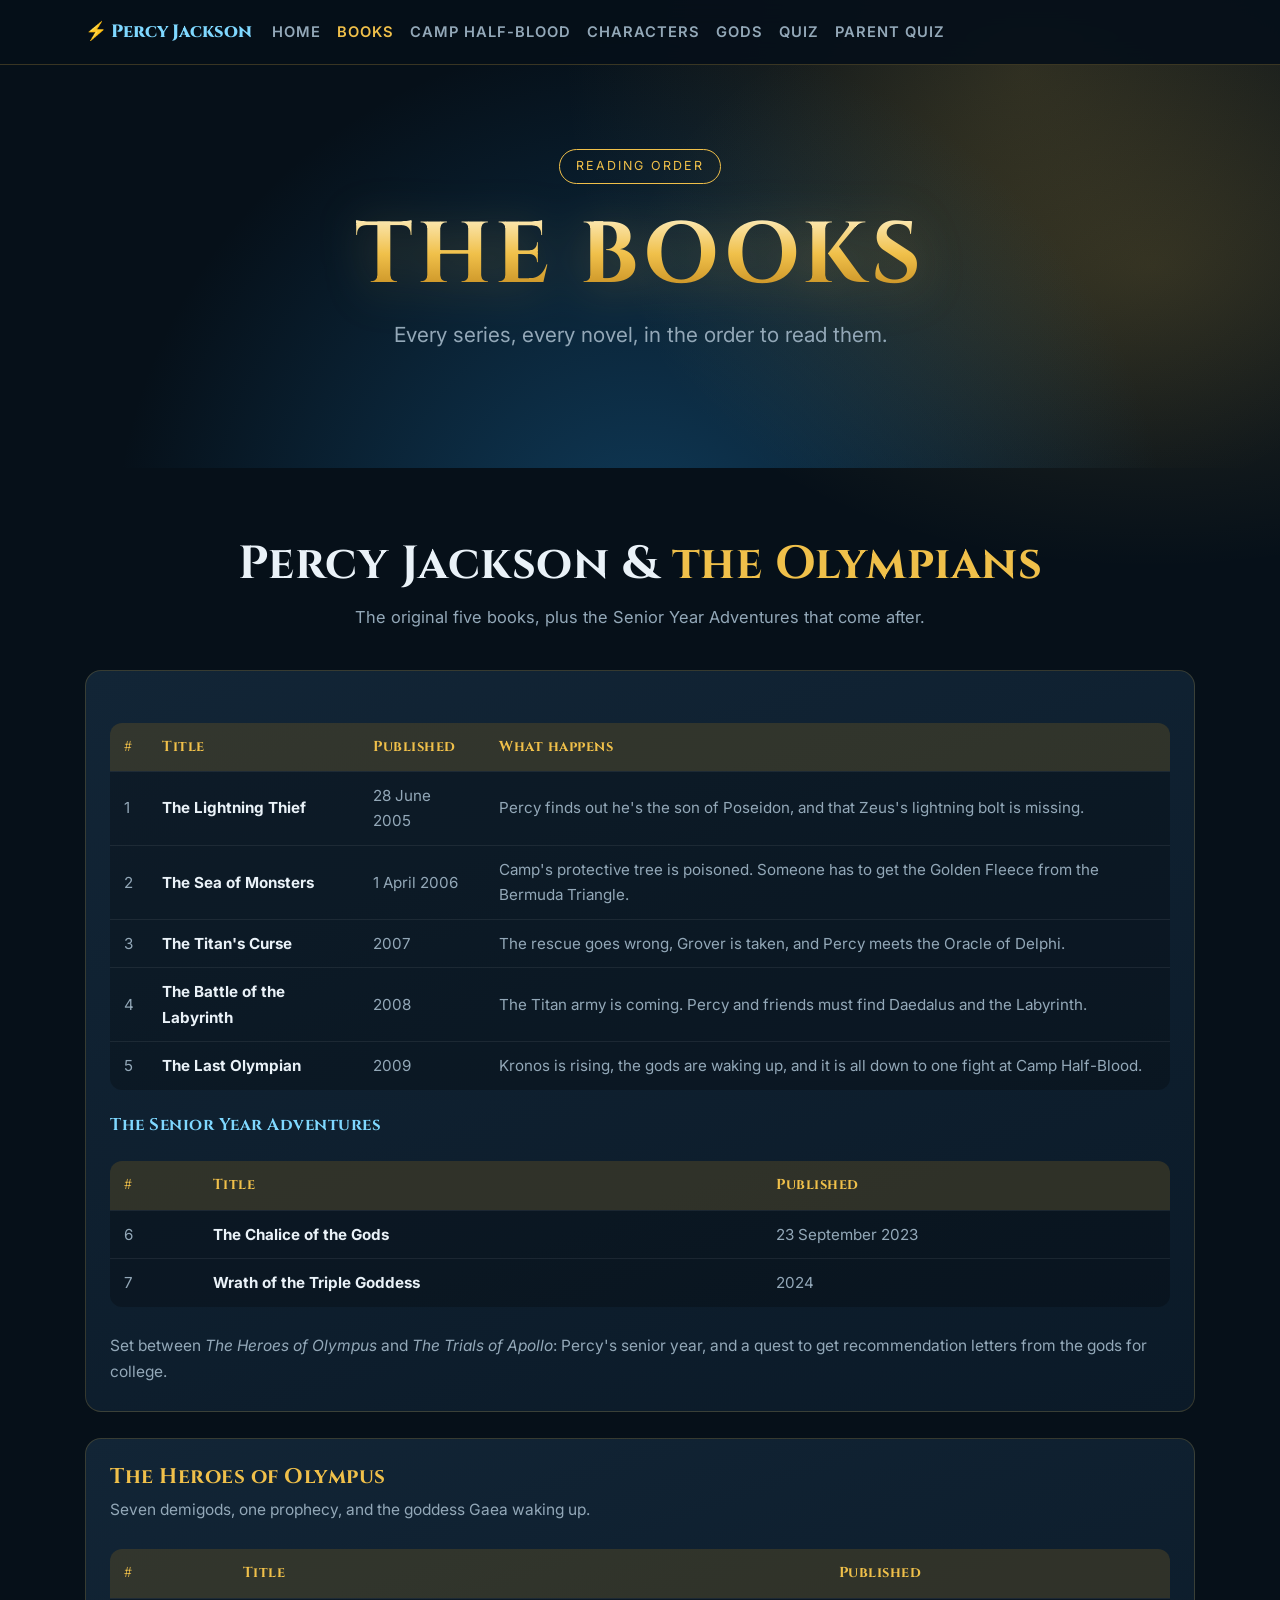
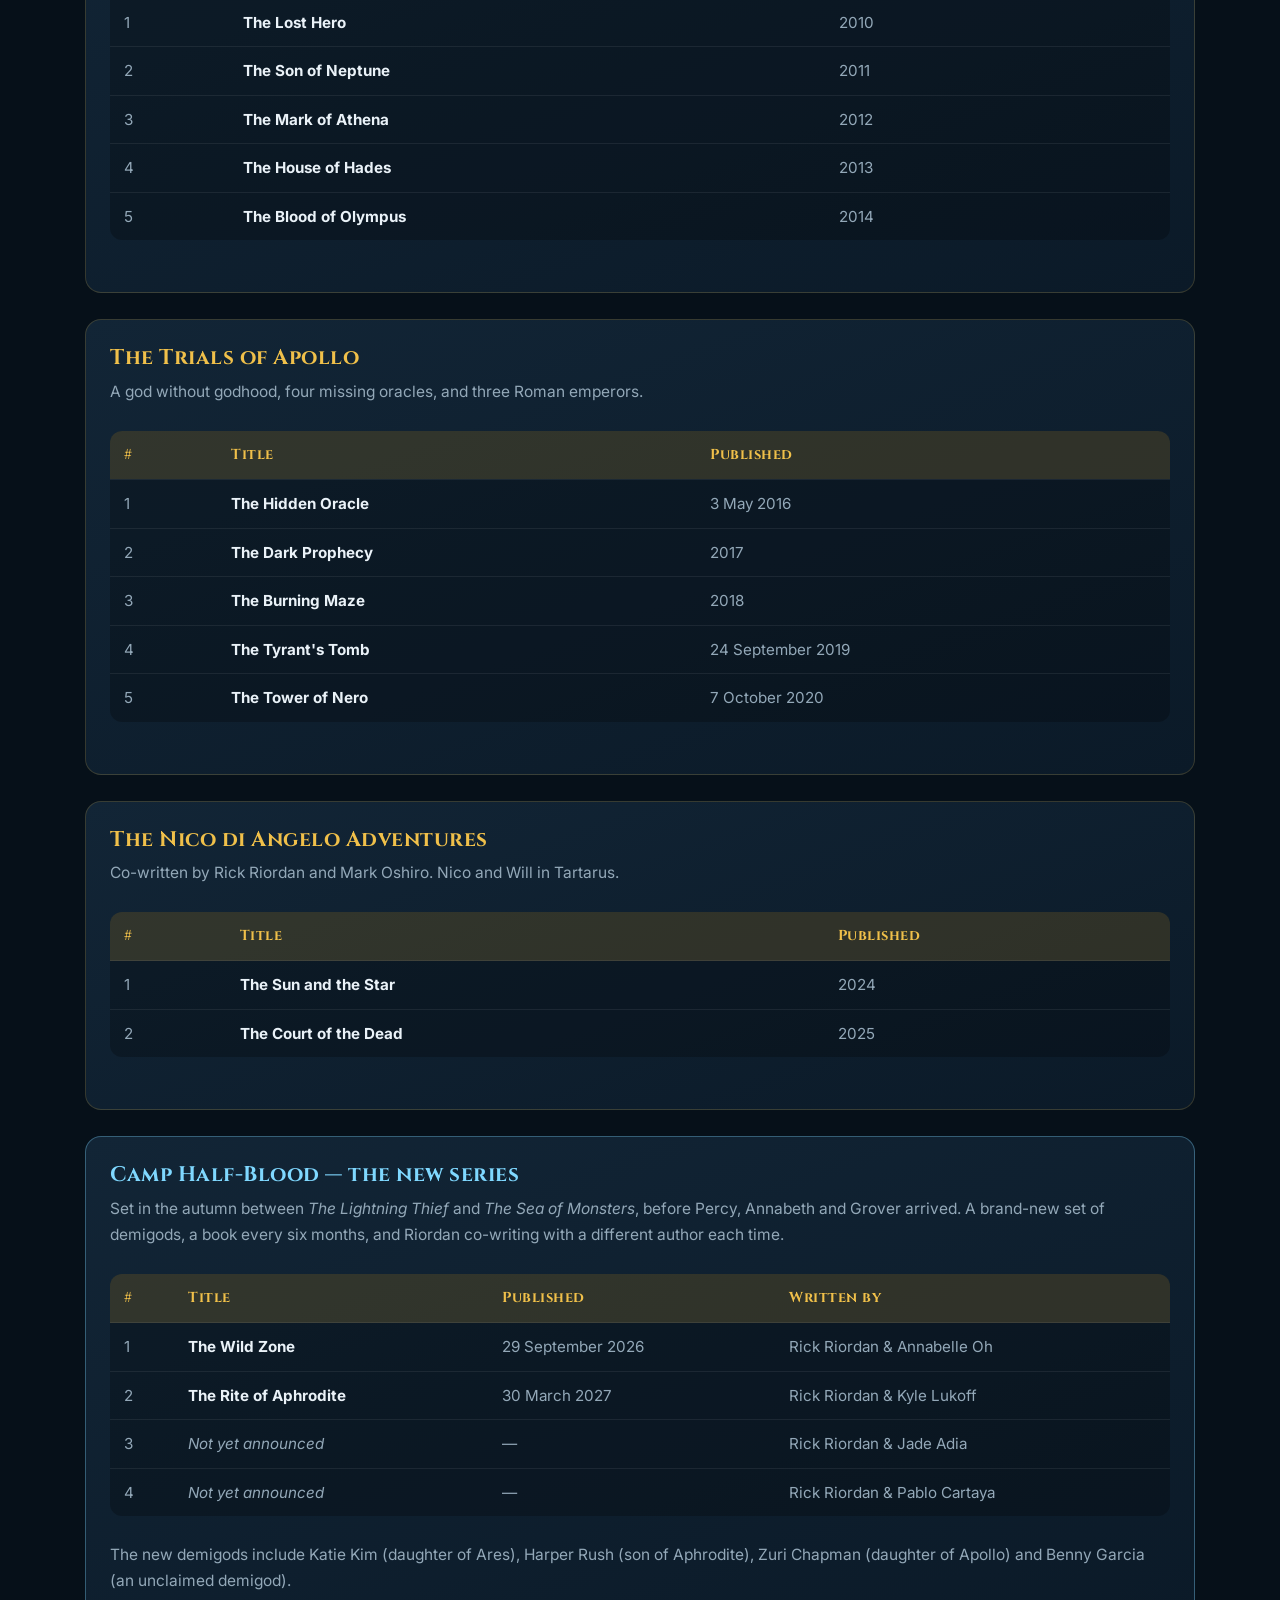
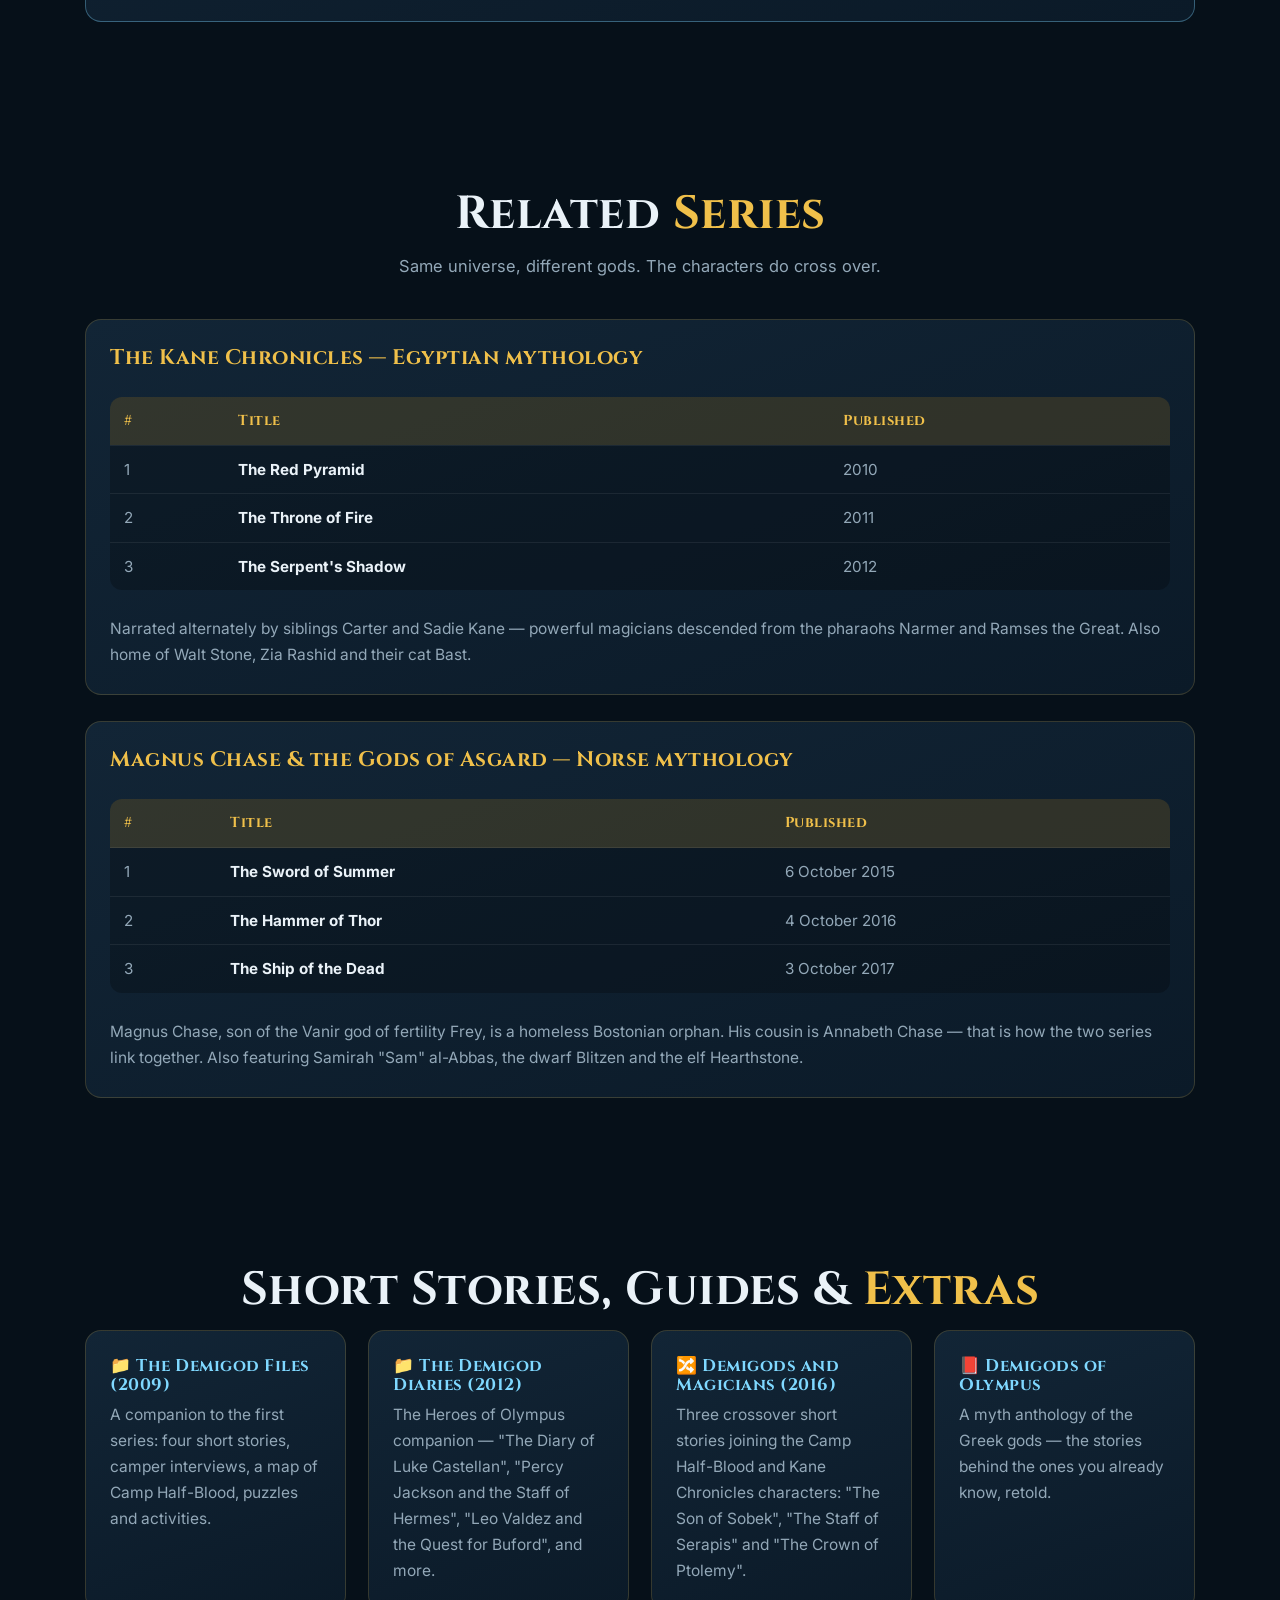
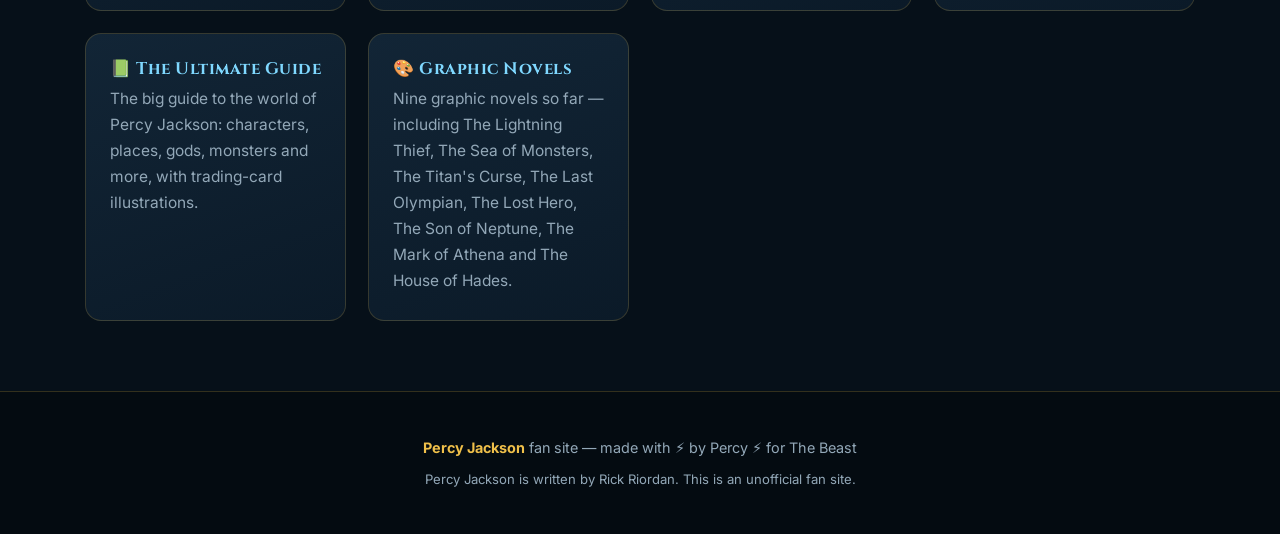
==== books.html @ 0cc2c56e "Percy Jackson fan site — built by Percy ⚡ for The Beast" ====
<!DOCTYPE html>
<html lang="en">
<head>
<meta charset="UTF-8">
<meta name="viewport" content="width=device-width, initial-scale=1.0">
<title>Books — Percy Jackson Fan Site</title>
<meta name="description" content="Every Percy Jackson book in reading order: Olympians, Heroes of Olympus, Senior Year Adventures, Trials of Apollo, Nico di Angelo, Kane Chronicles, Magnus Chase and the new Camp Half-Blood series.">
<link rel="preconnect" href="https://fonts.googleapis.com">
<link rel="preconnect" href="https://fonts.gstatic.com" crossorigin>
<link href="https://fonts.googleapis.com/css2?family=Cinzel:wght@600;700;800&family=Inter:wght@400;500;600;700&display=swap" rel="stylesheet">
<link rel="stylesheet" href="css/style.css?v=1">
</head>
<body>

<nav>
  <div class="nav-inner">
    <div class="logo">⚡ <span>Percy Jackson</span></div>
    <div class="nav-links">
      <a href="index.html">Home</a>
      <a href="books.html">Books</a>
      <a href="camp.html">Camp Half-Blood</a>
      <a href="characters.html">Characters</a>
      <a href="gods.html">Gods</a>
      <a href="quiz.html">Quiz</a>
      <a href="parent-quiz.html">Parent Quiz</a>
    </div>
  </div>
</nav>

<header class="hero" style="min-height:52vh">
  <div class="hero-bg"></div>
  <div class="wrap">
    <div class="tag">Reading order</div>
    <h1>The Books</h1>
    <p class="sub">Every series, every novel, in the order to read them.</p>
  </div>
</header>

<section>
  <div class="wrap">
    <h2 class="section-title reveal">Percy Jackson &amp; <span>the Olympians</span></h2>
    <p class="section-sub reveal">The original five books, plus the Senior Year Adventures that come after.</p>
    <div class="card reveal" style="margin-bottom:26px">
      <table>
        <tr><th>#</th><th>Title</th><th>Published</th><th>What happens</th></tr>
        <tr><td>1</td><td><b>The Lightning Thief</b></td><td>28 June 2005</td><td>Percy finds out he's the son of Poseidon, and that Zeus's lightning bolt is missing.</td></tr>
        <tr><td>2</td><td><b>The Sea of Monsters</b></td><td>1 April 2006</td><td>Camp's protective tree is poisoned. Someone has to get the Golden Fleece from the Bermuda Triangle.</td></tr>
        <tr><td>3</td><td><b>The Titan's Curse</b></td><td>2007</td><td>The rescue goes wrong, Grover is taken, and Percy meets the Oracle of Delphi.</td></tr>
        <tr><td>4</td><td><b>The Battle of the Labyrinth</b></td><td>2008</td><td>The Titan army is coming. Percy and friends must find Daedalus and the Labyrinth.</td></tr>
        <tr><td>5</td><td><b>The Last Olympian</b></td><td>2009</td><td>Kronos is rising, the gods are waking up, and it is all down to one fight at Camp Half-Blood.</td></tr>
      </table>
      <h4 style="margin-top:22px">The Senior Year Adventures</h4>
      <table>
        <tr><th>#</th><th>Title</th><th>Published</th></tr>
        <tr><td>6</td><td><b>The Chalice of the Gods</b></td><td>23 September 2023</td></tr>
        <tr><td>7</td><td><b>Wrath of the Triple Goddess</b></td><td>2024</td></tr>
      </table>
      <p class="muted">Set between <i>The Heroes of Olympus</i> and <i>The Trials of Apollo</i>: Percy's senior year, and a quest to get recommendation letters from the gods for college.</p>
    </div>

    <div class="card reveal" style="margin-bottom:26px">
      <h3>The Heroes of Olympus</h3>
      <p class="muted" style="margin-bottom:6px">Seven demigods, one prophecy, and the goddess Gaea waking up.</p>
      <table>
        <tr><th>#</th><th>Title</th><th>Published</th></tr>
        <tr><td>1</td><td><b>The Lost Hero</b></td><td>2010</td></tr>
        <tr><td>2</td><td><b>The Son of Neptune</b></td><td>2011</td></tr>
        <tr><td>3</td><td><b>The Mark of Athena</b></td><td>2012</td></tr>
        <tr><td>4</td><td><b>The House of Hades</b></td><td>2013</td></tr>
        <tr><td>5</td><td><b>The Blood of Olympus</b></td><td>2014</td></tr>
      </table>
    </div>

    <div class="card reveal" style="margin-bottom:26px">
      <h3>The Trials of Apollo</h3>
      <p class="muted" style="margin-bottom:6px">A god without godhood, four missing oracles, and three Roman emperors.</p>
      <table>
        <tr><th>#</th><th>Title</th><th>Published</th></tr>
        <tr><td>1</td><td><b>The Hidden Oracle</b></td><td>3 May 2016</td></tr>
        <tr><td>2</td><td><b>The Dark Prophecy</b></td><td>2017</td></tr>
        <tr><td>3</td><td><b>The Burning Maze</b></td><td>2018</td></tr>
        <tr><td>4</td><td><b>The Tyrant's Tomb</b></td><td>24 September 2019</td></tr>
        <tr><td>5</td><td><b>The Tower of Nero</b></td><td>7 October 2020</td></tr>
      </table>
    </div>

    <div class="card reveal" style="margin-bottom:26px">
      <h3>The Nico di Angelo Adventures</h3>
      <p class="muted" style="margin-bottom:6px">Co-written by Rick Riordan and Mark Oshiro. Nico and Will in Tartarus.</p>
      <table>
        <tr><th>#</th><th>Title</th><th>Published</th></tr>
        <tr><td>1</td><td><b>The Sun and the Star</b></td><td>2024</td></tr>
        <tr><td>2</td><td><b>The Court of the Dead</b></td><td>2025</td></tr>
      </table>
    </div>

    <div class="card reveal" style="margin-bottom:26px;border-color:rgba(127,216,255,.35)">
      <h3 style="color:var(--lightning)">Camp Half-Blood — the new series</h3>
      <p class="muted" style="margin-bottom:6px">Set in the autumn between <i>The Lightning Thief</i> and <i>The Sea of Monsters</i>, before Percy, Annabeth and Grover arrived. A brand-new set of demigods, a book every six months, and Riordan co-writing with a different author each time.</p>
      <table>
        <tr><th>#</th><th>Title</th><th>Published</th><th>Written by</th></tr>
        <tr><td>1</td><td><b>The Wild Zone</b></td><td>29 September 2026</td><td>Rick Riordan &amp; Annabelle Oh</td></tr>
        <tr><td>2</td><td><b>The Rite of Aphrodite</b></td><td>30 March 2027</td><td>Rick Riordan &amp; Kyle Lukoff</td></tr>
        <tr><td>3</td><td><i>Not yet announced</i></td><td>—</td><td>Rick Riordan &amp; Jade Adia</td></tr>
        <tr><td>4</td><td><i>Not yet announced</i></td><td>—</td><td>Rick Riordan &amp; Pablo Cartaya</td></tr>
      </table>
      <p class="muted">The new demigods include Katie Kim (daughter of Ares), Harper Rush (son of Aphrodite), Zuri Chapman (daughter of Apollo) and Benny Garcia (an unclaimed demigod).</p>
    </div>
  </div>
</section>

<section>
  <div class="wrap">
    <h2 class="section-title reveal">Related <span>Series</span></h2>
    <p class="section-sub reveal">Same universe, different gods. The characters do cross over.</p>

    <div class="card reveal" style="margin-bottom:26px">
      <h3>The Kane Chronicles — Egyptian mythology</h3>
      <table>
        <tr><th>#</th><th>Title</th><th>Published</th></tr>
        <tr><td>1</td><td><b>The Red Pyramid</b></td><td>2010</td></tr>
        <tr><td>2</td><td><b>The Throne of Fire</b></td><td>2011</td></tr>
        <tr><td>3</td><td><b>The Serpent's Shadow</b></td><td>2012</td></tr>
      </table>
      <p class="muted">Narrated alternately by siblings Carter and Sadie Kane — powerful magicians descended from the pharaohs Narmer and Ramses the Great. Also home of Walt Stone, Zia Rashid and their cat Bast.</p>
    </div>

    <div class="card reveal" style="margin-bottom:26px">
      <h3>Magnus Chase &amp; the Gods of Asgard — Norse mythology</h3>
      <table>
        <tr><th>#</th><th>Title</th><th>Published</th></tr>
        <tr><td>1</td><td><b>The Sword of Summer</b></td><td>6 October 2015</td></tr>
        <tr><td>2</td><td><b>The Hammer of Thor</b></td><td>4 October 2016</td></tr>
        <tr><td>3</td><td><b>The Ship of the Dead</b></td><td>3 October 2017</td></tr>
      </table>
      <p class="muted">Magnus Chase, son of the Vanir god of fertility Frey, is a homeless Bostonian orphan. His cousin is Annabeth Chase — that is how the two series link together. Also featuring Samirah "Sam" al-Abbas, the dwarf Blitzen and the elf Hearthstone.</p>
    </div>
  </div>
</section>

<section>
  <div class="wrap">
    <h2 class="section-title reveal">Short Stories, Guides &amp; <span>Extras</span></h2>
    <div class="grid g3">
      <div class="card reveal">
        <h4>📁 The Demigod Files (2009)</h4>
        <p class="muted">A companion to the first series: four short stories, camper interviews, a map of Camp Half-Blood, puzzles and activities.</p>
      </div>
      <div class="card reveal">
        <h4>📁 The Demigod Diaries (2012)</h4>
        <p class="muted">The Heroes of Olympus companion — "The Diary of Luke Castellan", "Percy Jackson and the Staff of Hermes", "Leo Valdez and the Quest for Buford", and more.</p>
      </div>
      <div class="card reveal">
        <h4>🔀 Demigods and Magicians (2016)</h4>
        <p class="muted">Three crossover short stories joining the Camp Half-Blood and Kane Chronicles characters: "The Son of Sobek", "The Staff of Serapis" and "The Crown of Ptolemy".</p>
      </div>
      <div class="card reveal">
        <h4>📕 Demigods of Olympus</h4>
        <p class="muted">A myth anthology of the Greek gods — the stories behind the ones you already know, retold.</p>
      </div>
      <div class="card reveal">
        <h4>📗 The Ultimate Guide</h4>
        <p class="muted">The big guide to the world of Percy Jackson: characters, places, gods, monsters and more, with trading-card illustrations.</p>
      </div>
      <div class="card reveal">
        <h4>🎨 Graphic Novels</h4>
        <p class="muted">Nine graphic novels so far — including The Lightning Thief, The Sea of Monsters, The Titan's Curse, The Last Olympian, The Lost Hero, The Son of Neptune, The Mark of Athena and The House of Hades.</p>
      </div>
    </div>
  </div>
</section>

<footer>
  <p><b>Percy Jackson</b> fan site — made with ⚡ by Percy ⚡ for The Beast</p>
  <p style="margin-top:8px;font-size:.82rem">Percy Jackson is written by Rick Riordan. This is an unofficial fan site.</p>
</footer>

<script src="js/main.js"></script>
</body>
</html>
---- css/style.css ----
/* ============================================
   PERCY JACKSON — Camp Half-Blood Chronicles
   Theme: deep sea, marble, gold, lightning
   ============================================ */
:root {
  --sea: #1b6fa8;
  --sea-deep: #0b2b45;
  --sea-dark: #071b2c;
  --gold: #f0c04a;
  --gold-light: #ffe9a8;
  --marble: #f3f1ea;
  --ink: #061019;
  --ink-2: #0b1a28;
  --ink-3: #122536;
  --text: #eaf2f8;
  --muted: #93a8b8;
  --lightning: #7fd8ff;
}

* { margin: 0; padding: 0; box-sizing: border-box; }
html { scroll-behavior: smooth; }

body {
  font-family: 'Inter', 'Segoe UI', system-ui, sans-serif;
  background:
    radial-gradient(1100px 600px at 15% -10%, rgba(27, 111, 168, .35), transparent 60%),
    radial-gradient(900px 520px at 90% 5%, rgba(240, 192, 74, .14), transparent 58%),
    var(--ink);
  color: var(--text);
  line-height: 1.68;
  min-height: 100vh;
  overflow-x: hidden;
}

h1, h2, h3, h4 {
  font-family: 'Cinzel', Georgia, 'Times New Roman', serif;
  font-weight: 700; line-height: 1.16; letter-spacing: .5px;
}
a { color: var(--gold); text-decoration: none; }
a:hover { color: var(--lightning); }
.wrap { max-width: 1150px; margin: 0 auto; padding: 0 20px; }

/* NAV */
nav {
  position: fixed; top: 0; left: 0; right: 0; z-index: 100;
  background: rgba(6, 16, 25, .93);
  backdrop-filter: blur(12px);
  border-bottom: 1px solid rgba(240, 192, 74, .22);
}
.nav-inner {
  max-width: 1150px; margin: 0 auto; padding: 0 20px;
  display: flex; align-items: center; gap: 20px; height: 64px;
}
.logo {
  font-family: 'Cinzel', Georgia, serif; font-size: 1.12rem; font-weight: 800;
  color: var(--gold); white-space: nowrap;
}
.logo span { color: var(--lightning); }
.nav-links { display: flex; gap: 16px; flex-wrap: wrap; }
.nav-links a {
  color: var(--muted); font-size: .92rem; font-weight: 600;
  text-transform: uppercase; letter-spacing: 1px; transition: color .2s;
}
.nav-links a:hover, .nav-links a.active { color: var(--gold); }

/* HERO */
.hero {
  min-height: 100vh; display: flex; align-items: center; justify-content: center;
  text-align: center; position: relative; padding: 130px 20px 70px;
}
.hero-bg {
  position: absolute; inset: 0; z-index: -1;
  background:
    radial-gradient(circle at 50% 120%, rgba(27, 111, 168, .45), transparent 62%),
    radial-gradient(circle at 80% 15%, rgba(240, 192, 74, .14), transparent 42%);
}
.hero h1 {
  font-size: clamp(2.4rem, 8vw, 5.4rem);
  text-transform: uppercase; letter-spacing: 4px;
  background: linear-gradient(180deg, #fff6d8 0%, var(--gold) 48%, #b57a12 100%);
  -webkit-background-clip: text; background-clip: text; color: transparent;
  filter: drop-shadow(0 6px 24px rgba(240, 192, 74, .28));
  margin-bottom: 12px;
}
.hero .sub { font-size: clamp(1rem, 2.4vw, 1.3rem); color: var(--muted); margin-bottom: 26px; }
.hero .tag {
  display: inline-block; padding: 6px 16px; border-radius: 999px;
  border: 1px solid var(--gold); color: var(--gold);
  font-size: .78rem; letter-spacing: 2px; text-transform: uppercase; margin-bottom: 22px;
}
.hero-btns { display: flex; gap: 14px; justify-content: center; flex-wrap: wrap; }
.btn {
  padding: 13px 28px; border-radius: 10px; font-weight: 700; font-size: 1rem;
  border: 2px solid var(--gold); color: var(--gold); background: transparent;
  cursor: pointer; transition: all .2s; display: inline-block;
}
.btn:hover { background: var(--gold); color: #241704; transform: translateY(-2px); }
.btn.solid { background: var(--gold); color: #241704; }
.btn.solid:hover { background: var(--lightning); border-color: var(--lightning); }
.btn.blue { border-color: var(--sea); color: var(--lightning); }
.btn.blue:hover { background: var(--sea); color: #04121e; }

.bolt-row { display: flex; justify-content: center; gap: 18px; margin-top: 46px; flex-wrap: wrap; }
.bolt-row span {
  font-size: 2.4rem; filter: drop-shadow(0 6px 12px rgba(0, 0, 0, .6));
  animation: float 4.4s ease-in-out infinite;
}
.bolt-row span:nth-child(2) { animation-delay: .35s; }
.bolt-row span:nth-child(3) { animation-delay: .7s; }
.bolt-row span:nth-child(4) { animation-delay: 1.05s; }
.bolt-row span:nth-child(5) { animation-delay: 1.4s; }
.bolt-row span:nth-child(6) { animation-delay: 1.75s; }
.bolt-row span:nth-child(7) { animation-delay: 2.1s; }
@keyframes float {
  0%, 100% { transform: translateY(0) rotate(-4deg); }
  50% { transform: translateY(-13px) rotate(4deg); }
}

/* SECTIONS */
section { padding: 70px 0; }
.section-title { text-align: center; margin-bottom: 12px; font-size: clamp(1.9rem, 4.6vw, 2.9rem); }
.section-title span { color: var(--gold); }
.section-sub { text-align: center; color: var(--muted); margin-bottom: 38px; font-size: 1.03rem; }
.center { text-align: center; }
.muted { color: var(--muted); }

/* CARDS + GRID */
.grid { display: grid; gap: 22px; }
.g2 { grid-template-columns: repeat(auto-fit, minmax(320px, 1fr)); }
.g3 { grid-template-columns: repeat(auto-fit, minmax(260px, 1fr)); }
.g4 { grid-template-columns: repeat(auto-fit, minmax(215px, 1fr)); }

.card {
  background: linear-gradient(160deg, var(--ink-3), var(--ink-2));
  border: 1px solid rgba(240, 192, 74, .18);
  border-radius: 16px; padding: 26px 24px;
  transition: transform .22s, border-color .22s, box-shadow .22s;
}
.card:hover {
  transform: translateY(-5px);
  border-color: rgba(127, 216, 255, .5);
  box-shadow: 0 14px 34px rgba(0, 0, 0, .45);
}
.card h3 { font-size: 1.32rem; margin-bottom: 8px; color: var(--gold); }
.card h4 { color: var(--lightning); margin-bottom: 6px; font-size: 1.05rem; }
.card p { color: var(--muted); font-size: .97rem; }
.card ul { margin: 12px 0 0 20px; color: var(--muted); font-size: .95rem; }
.card li { margin-bottom: 5px; }
.card li b, .card li strong { color: var(--text); }

.series-card { position: relative; overflow: hidden; }
.series-no {
  position: absolute; top: 10px; right: 20px;
  font-family: 'Cinzel', serif; font-size: 3.4rem; font-weight: 800;
  color: rgba(240, 192, 74, .12); line-height: 1;
}

.cabin-card { text-align: center; }
.cabin-emoji { font-size: 2.8rem; display: block; margin-bottom: 6px; }
.cabin-card p { text-align: left; }

.chip {
  display: inline-block; padding: 4px 12px; border-radius: 999px;
  background: rgba(240, 192, 74, .13); border: 1px solid rgba(240, 192, 74, .32);
  color: var(--gold); font-size: .78rem; font-weight: 600; letter-spacing: .5px;
  margin: 3px 4px 3px 0;
}
.chip.blue { background: rgba(27, 111, 168, .22); border-color: rgba(127, 216, 255, .35); color: var(--lightning); }

table {
  width: 100%; border-collapse: collapse; margin: 26px 0;
  background: rgba(0, 0, 0, .25); border-radius: 12px; overflow: hidden;
  font-size: .95rem;
}
th {
  background: rgba(240, 192, 74, .16); color: var(--gold);
  text-align: left; padding: 12px 14px; font-family: 'Cinzel', serif;
  letter-spacing: .5px; font-size: .9rem;
}
td { padding: 11px 14px; border-top: 1px solid rgba(255, 255, 255, .07); color: var(--muted); }
td b { color: var(--text); }
tr:hover td { background: rgba(240, 192, 74, .05); }

.stat-row { display: flex; gap: 16px; flex-wrap: wrap; justify-content: center; margin-top: 24px; }
.stat {
  background: rgba(0, 0, 0, .3); border: 1px solid rgba(240, 192, 74, .22);
  border-radius: 14px; padding: 18px 26px; text-align: center; min-width: 140px;
}
.stat b { display: block; font-size: 2rem; font-family: 'Cinzel', serif; color: var(--gold); }
.stat span { font-size: .82rem; text-transform: uppercase; letter-spacing: 1px; color: var(--muted); }

.timeline { border-left: 3px solid rgba(240, 192, 74, .35); padding-left: 22px; margin: 10px 0 0; }
.timeline-item { position: relative; margin-bottom: 26px; }
.timeline-item::before {
  content: ''; position: absolute; left: -30px; top: 7px;
  width: 13px; height: 13px; border-radius: 50%;
  background: var(--gold); box-shadow: 0 0 0 4px rgba(240, 192, 74, .18);
}
.timeline-item h4 { margin-bottom: 4px; }
.timeline-item p { color: var(--muted); font-size: .95rem; }

/* FOOTER */
footer {
  border-top: 1px solid rgba(240, 192, 74, .2);
  padding: 44px 20px; text-align: center; color: var(--muted); font-size: .9rem;
  background: rgba(0, 0, 0, .3);
}
footer b { color: var(--gold); }

/* REVEAL */
.reveal { opacity: 0; transform: translateY(22px); transition: opacity .6s ease, transform .6s ease; }
.reveal.show { opacity: 1; transform: none; }

/* QUIZ */
.quiz-wrap { max-width: 720px; margin: 0 auto; }
.q-progress {
  height: 8px; background: rgba(255, 255, 255, .08); border-radius: 999px; overflow: hidden; margin-bottom: 10px;
}
.q-bar { height: 100%; width: 0; background: linear-gradient(90deg, var(--sea), var(--gold)); transition: width .35s; }
.q-count { font-size: .85rem; color: var(--muted); margin-bottom: 22px; letter-spacing: 1px; text-transform: uppercase; }
.q-text { font-size: 1.24rem; font-family: 'Cinzel', serif; margin-bottom: 20px; color: var(--text); }
.q-opts { display: grid; gap: 11px; }
.q-opt {
  text-align: left; padding: 14px 18px; border-radius: 12px; cursor: pointer;
  background: rgba(255, 255, 255, .04); border: 1px solid rgba(255, 255, 255, .1);
  color: var(--text); font-size: 1rem; font-family: inherit; transition: all .18s;
}
.q-opt:hover { background: rgba(27, 111, 168, .25); border-color: var(--lightning); }
.q-opt.right { background: rgba(50, 150, 90, .32); border-color: #5fd08c; }
.q-opt.wrong { background: rgba(190, 60, 45, .3); border-color: #e0705a; }
.q-opt:disabled { cursor: default; }
.q-feedback { margin-top: 16px; padding: 14px 16px; border-radius: 10px; background: rgba(255, 255, 255, .05);
  border-left: 3px solid var(--gold); color: var(--muted); font-size: .95rem; }
.q-next {
  margin-top: 18px; padding: 12px 26px; border-radius: 10px; border: 2px solid var(--gold);
  background: var(--gold); color: #241704; font-weight: 700; cursor: pointer; font-size: .98rem;
}
.q-next:hover { background: var(--lightning); border-color: var(--lightning); color: #04121e; }
.q-result { text-align: center; }
.q-result .rank { font-family: 'Cinzel', serif; font-size: 2.2rem; color: var(--gold); margin-bottom: 8px; }
.q-result .score { font-size: 1.1rem; color: var(--muted); margin-bottom: 20px; }

@media (max-width: 720px) {
  .nav-links { display: none; }
  .hero h1 { letter-spacing: 2px; }
}
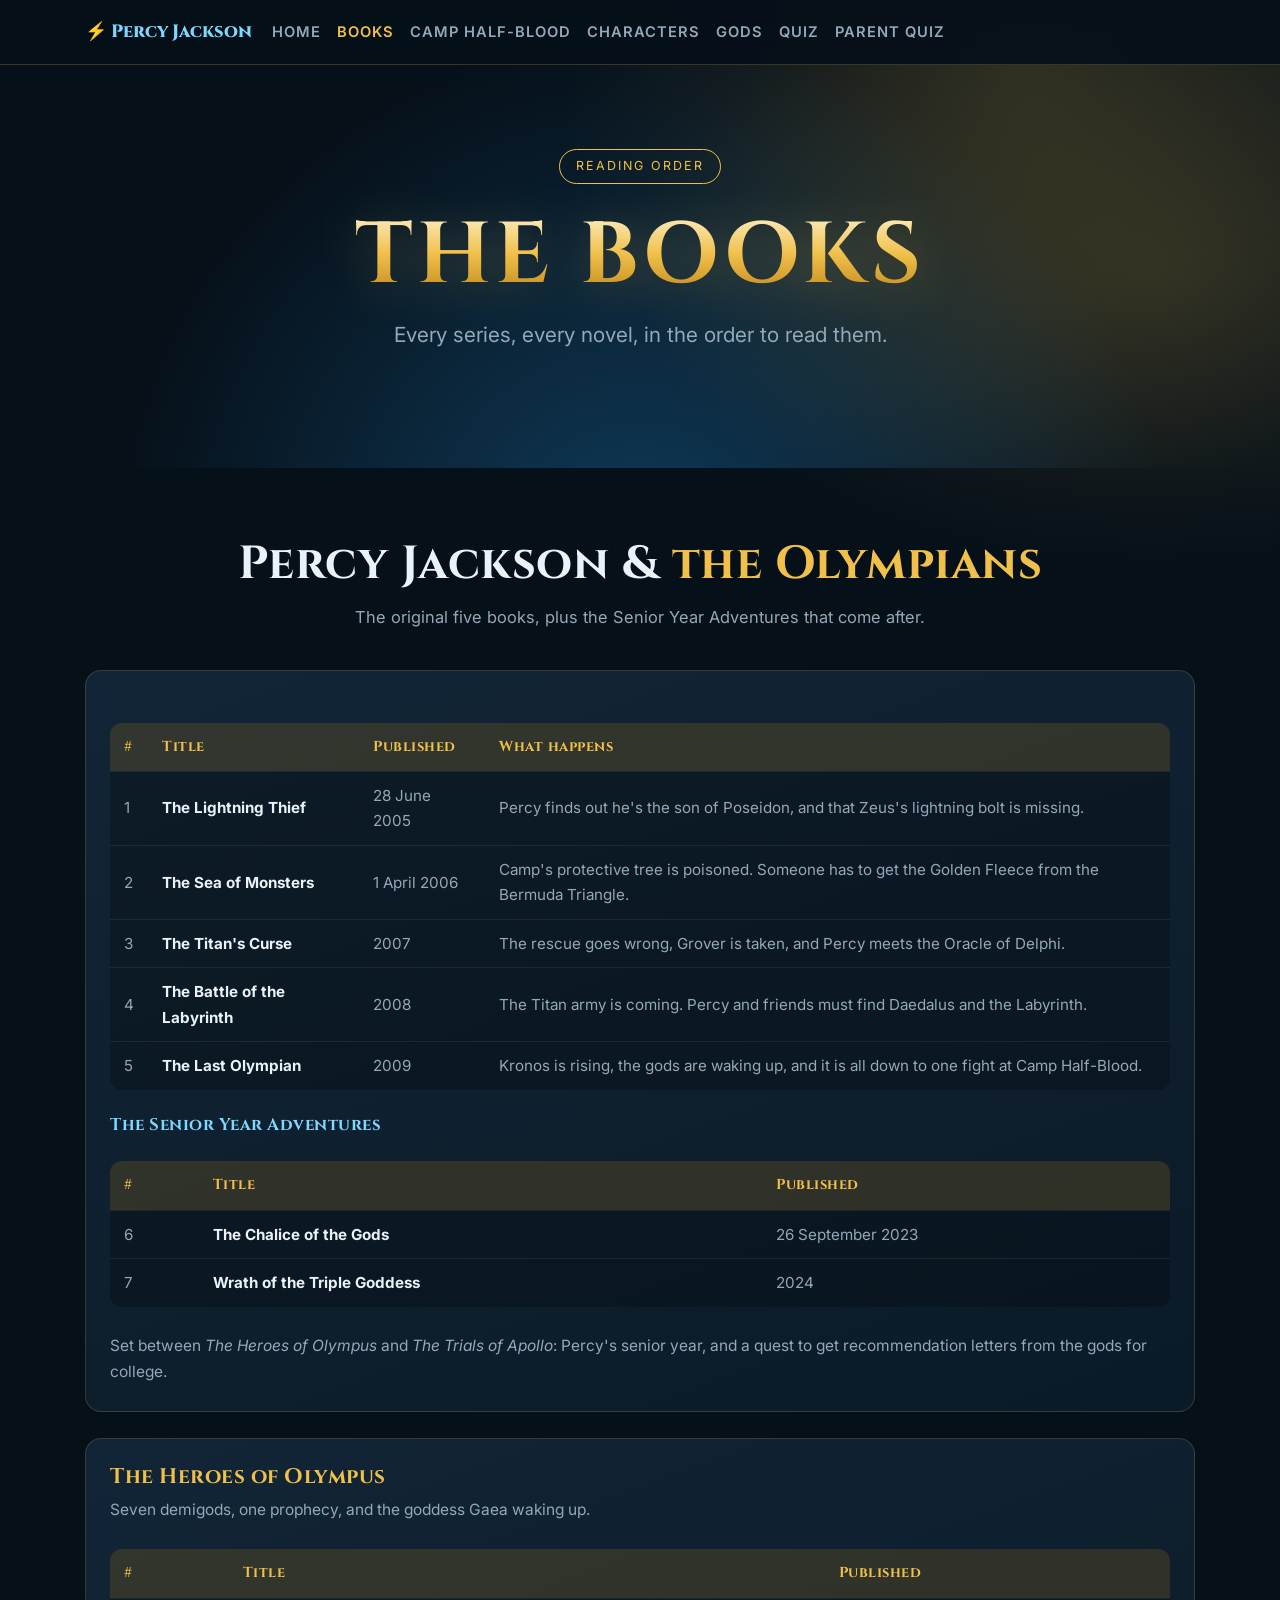
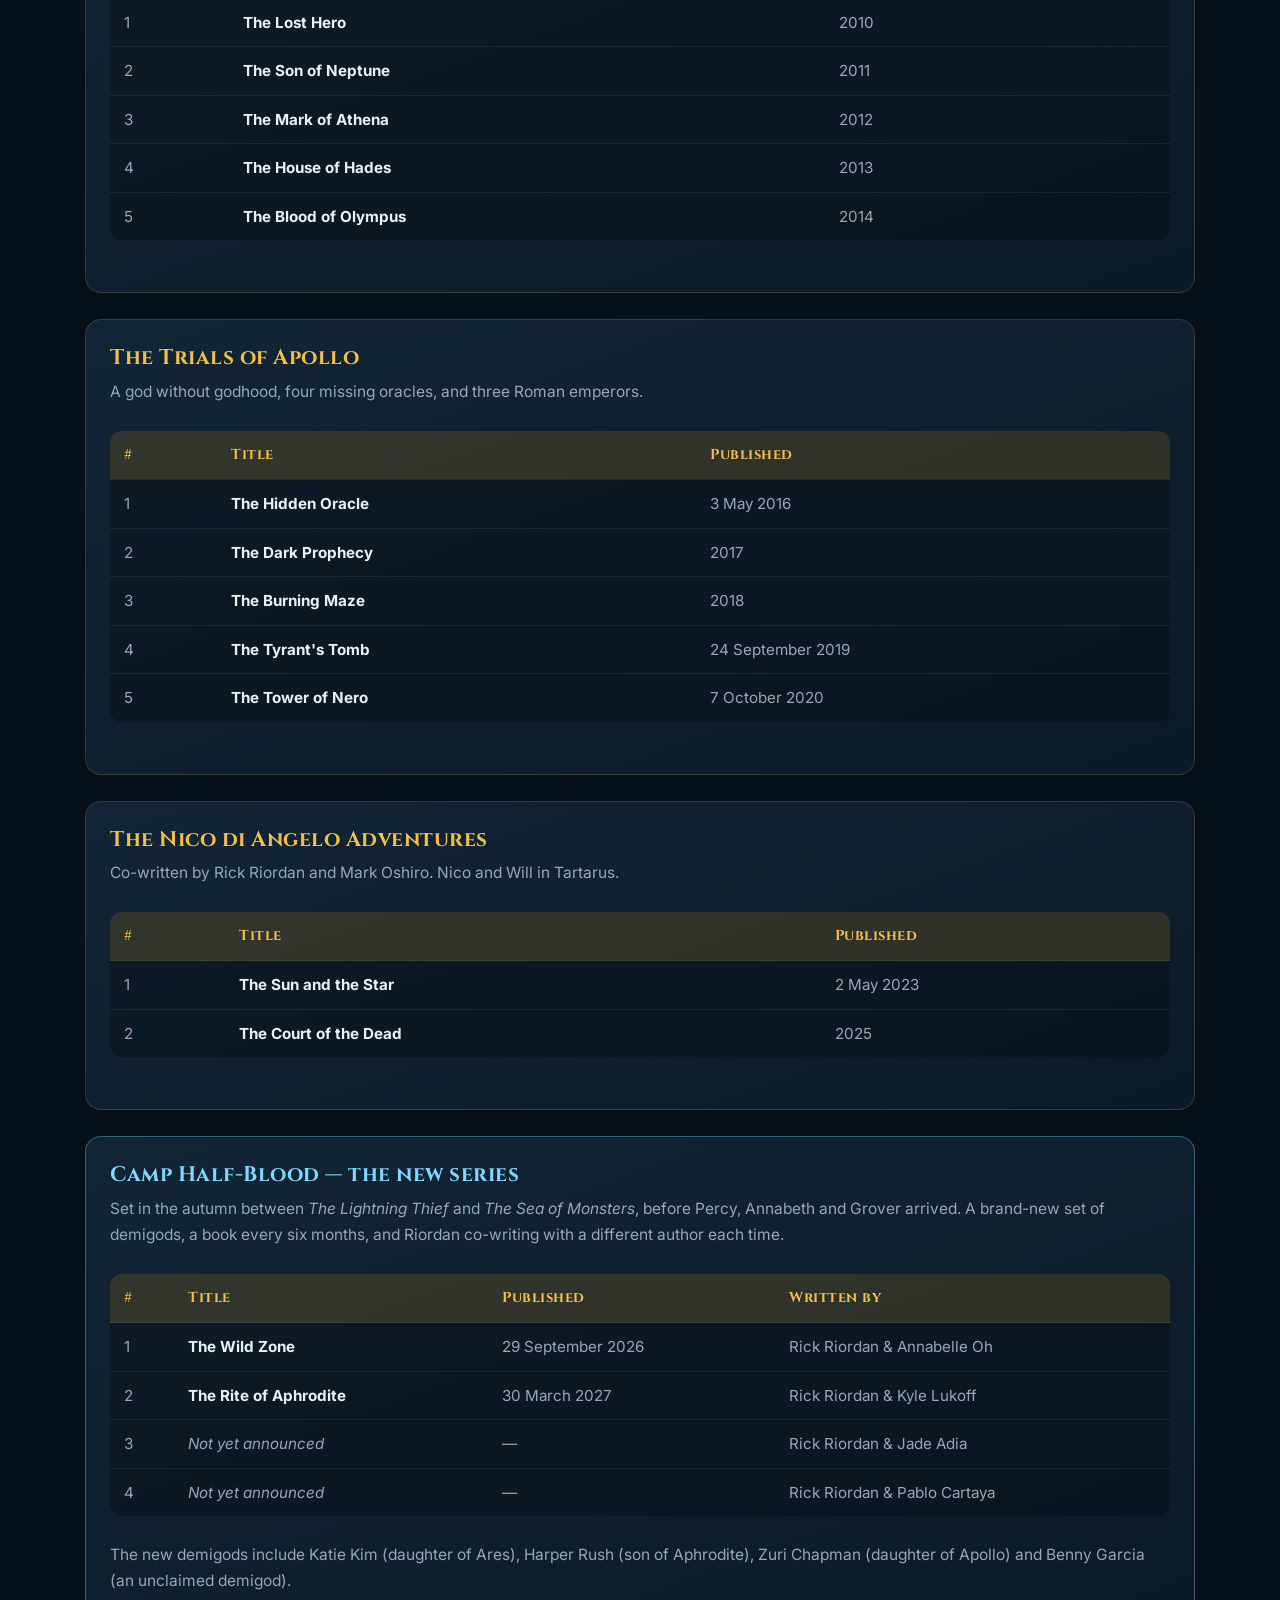
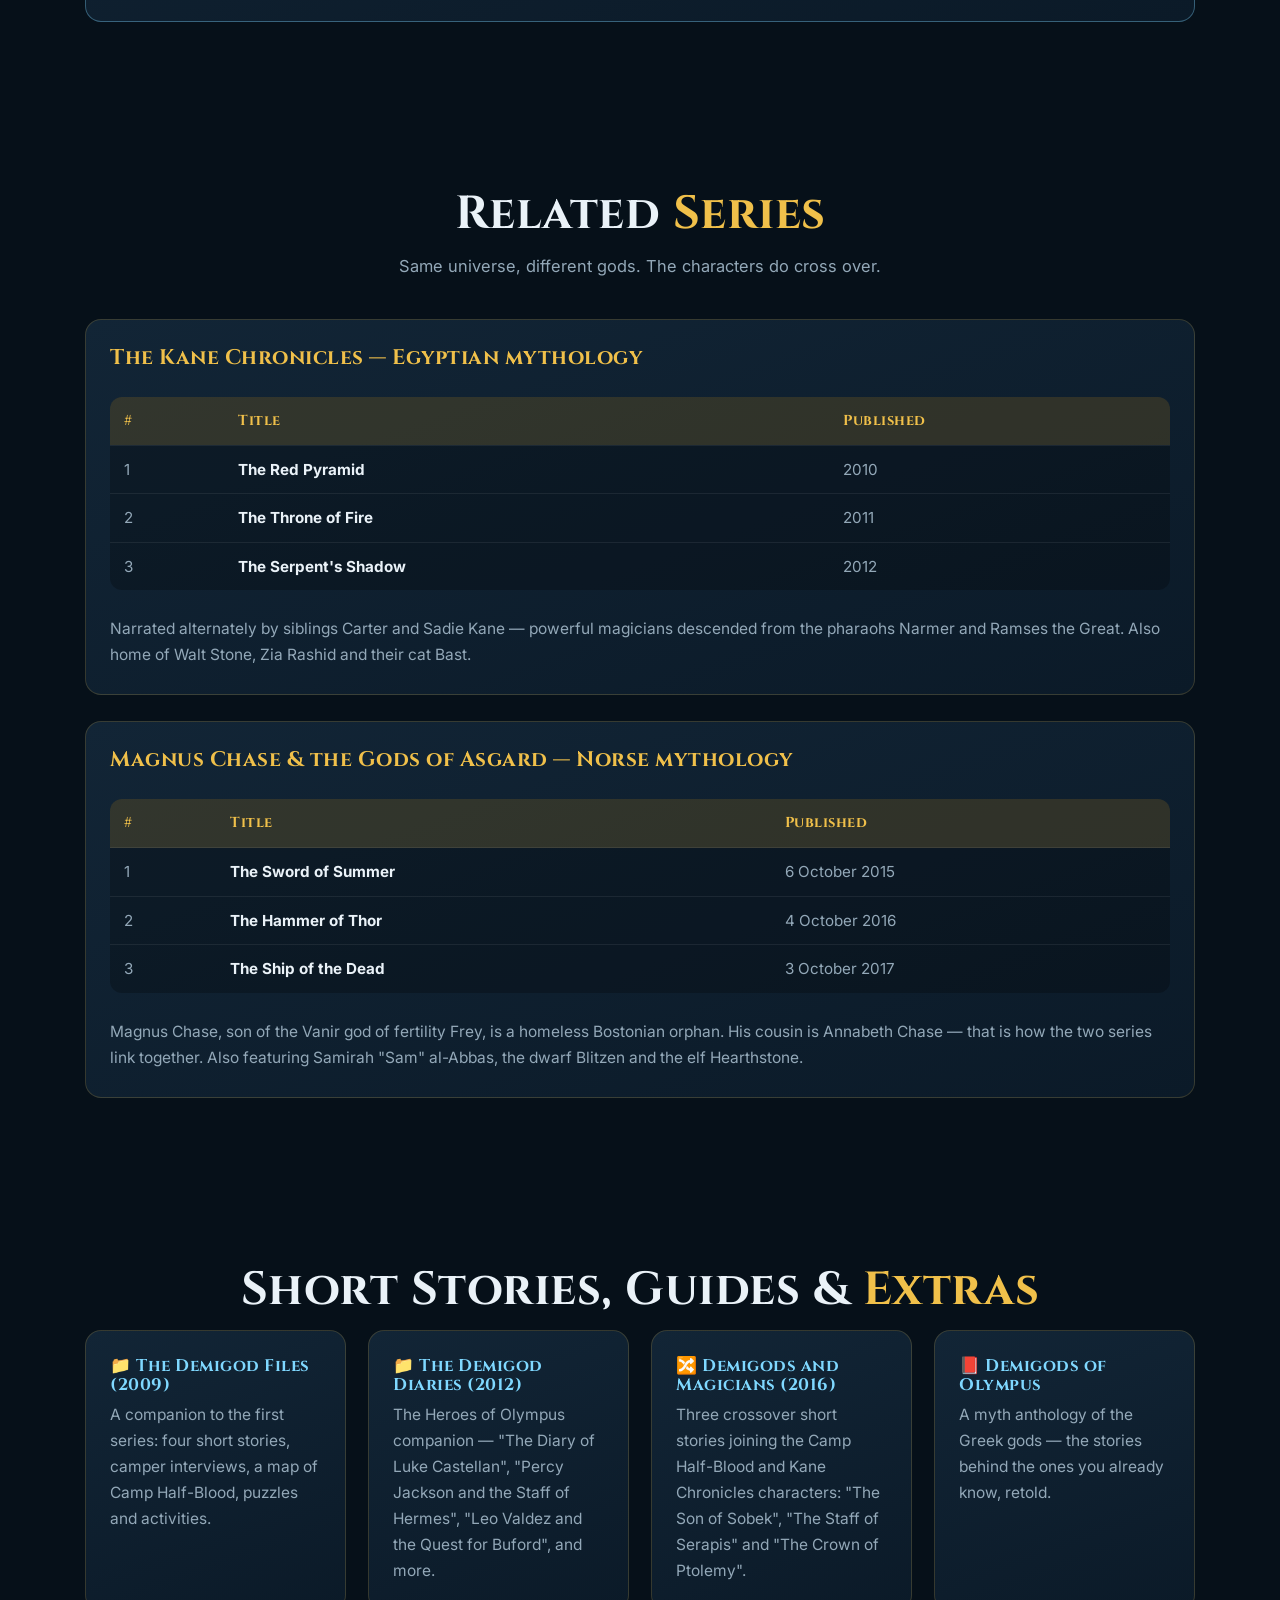
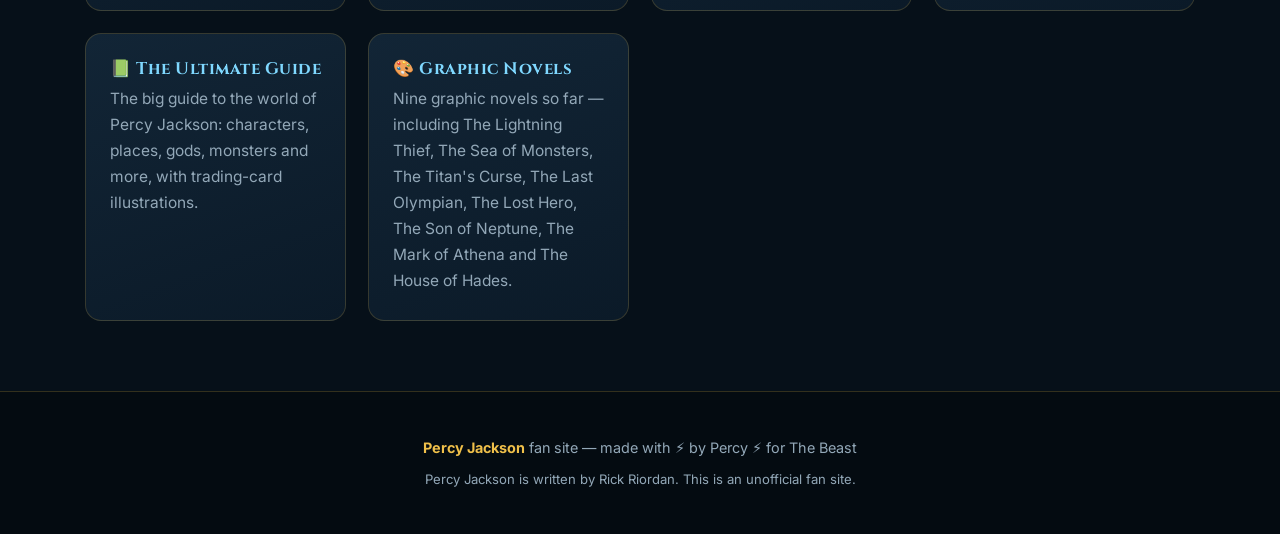
==== commit c61f32a1: "Fix factual errors: book dates, cabin numbers, camp's age, Chiron/Zoe ages, sales figure, Oracle que" ====
--- a/books.html
+++ b/books.html
@@ -52,7 +52,7 @@
       <h4 style="margin-top:22px">The Senior Year Adventures</h4>
       <table>
         <tr><th>#</th><th>Title</th><th>Published</th></tr>
-        <tr><td>6</td><td><b>The Chalice of the Gods</b></td><td>23 September 2023</td></tr>
+        <tr><td>6</td><td><b>The Chalice of the Gods</b></td><td>26 September 2023</td></tr>
         <tr><td>7</td><td><b>Wrath of the Triple Goddess</b></td><td>2024</td></tr>
       </table>
       <p class="muted">Set between <i>The Heroes of Olympus</i> and <i>The Trials of Apollo</i>: Percy's senior year, and a quest to get recommendation letters from the gods for college.</p>
@@ -89,7 +89,7 @@
       <p class="muted" style="margin-bottom:6px">Co-written by Rick Riordan and Mark Oshiro. Nico and Will in Tartarus.</p>
       <table>
         <tr><th>#</th><th>Title</th><th>Published</th></tr>
-        <tr><td>1</td><td><b>The Sun and the Star</b></td><td>2024</td></tr>
+        <tr><td>1</td><td><b>The Sun and the Star</b></td><td>2 May 2023</td></tr>
         <tr><td>2</td><td><b>The Court of the Dead</b></td><td>2025</td></tr>
       </table>
     </div>
